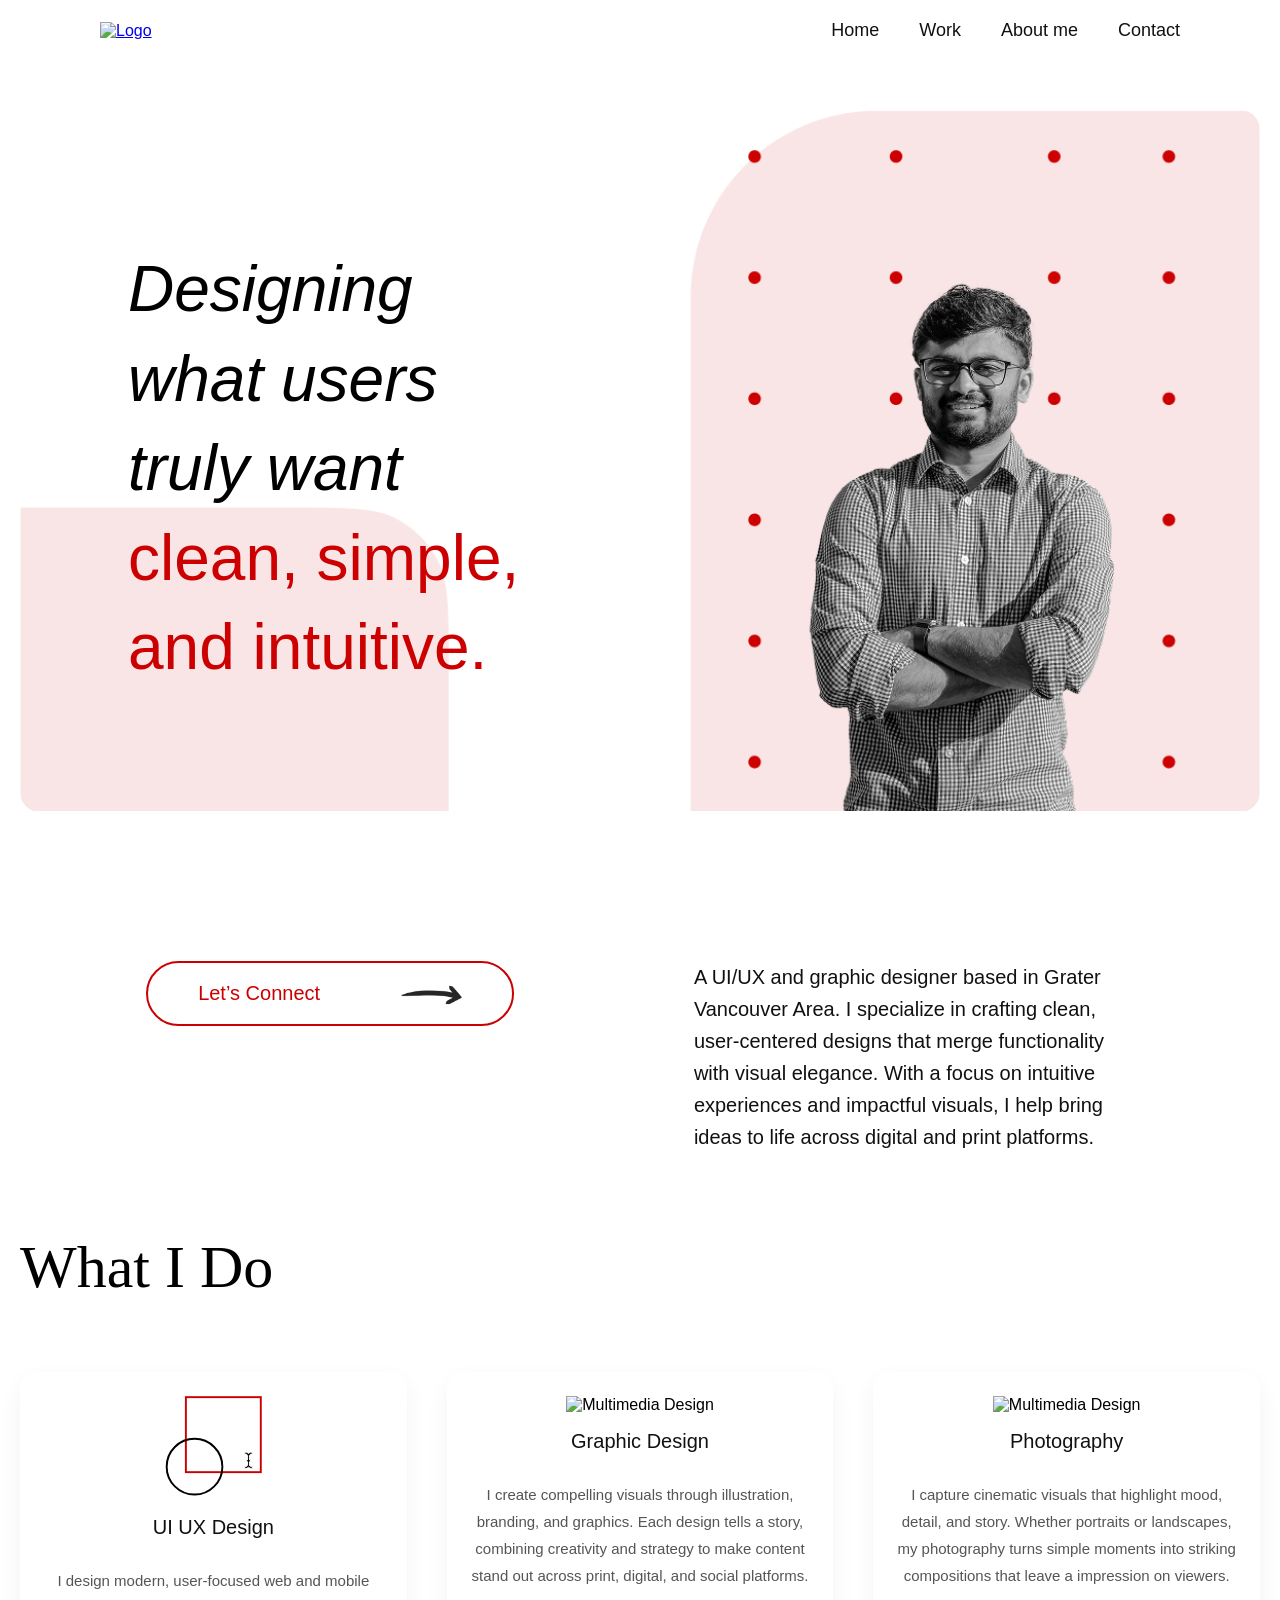
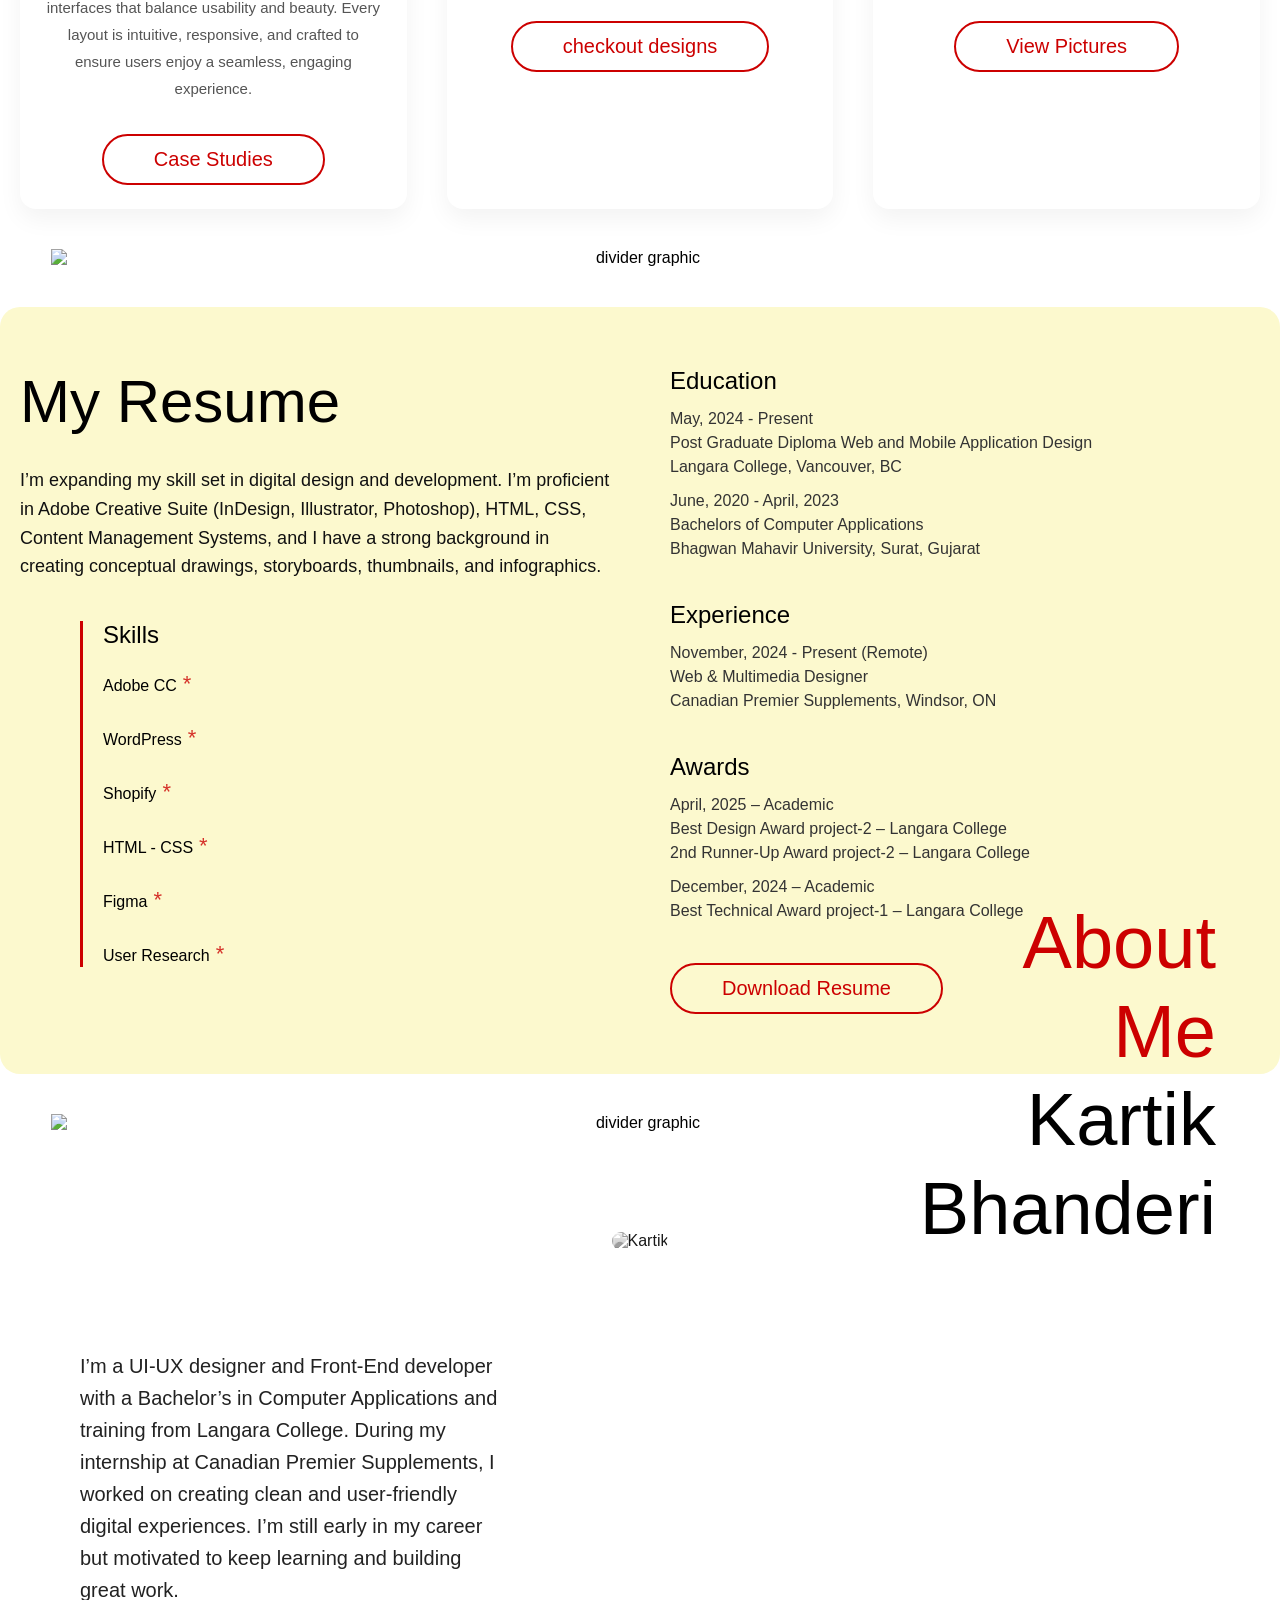
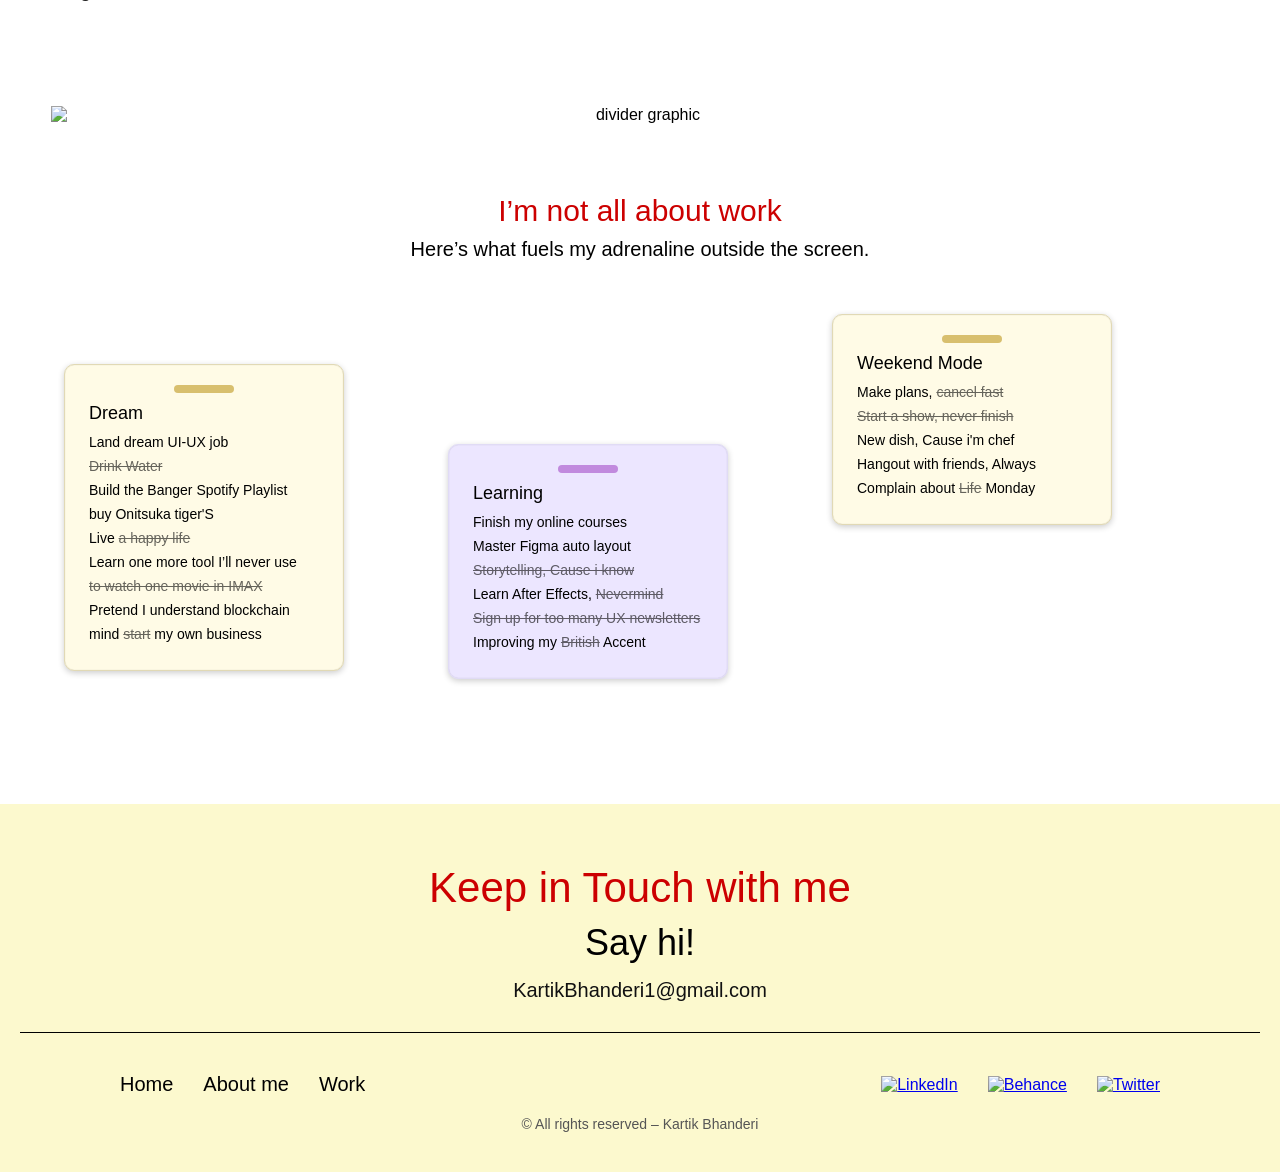
==== index.html @ 3037f195 "Add Open Graph + SEO meta tags" ====
<!DOCTYPE html>
<html lang="en">
<head>
  <meta charset="UTF-8" />
  <meta name="viewport" content="width=device-width, initial-scale=1.0" />

  <script defer src="https://cdn.vercel-insights.com/v1/script.js" data-project-id="prj_Y00cUip80YQFs4enURGcyw7y39TA"></script>
  <script defer src="https://speed-insights.vercel.app/script.js" data-token="prj_Y00cUip80YQFs4enURGcyw7y39TA"></script>


  <title>Kartik Bhanderi | UI/UX & Graphic Designer</title>
  <link rel="stylesheet" href="Style.css" />

  <!-- Favicon for light mode -->
  <link rel="icon" href="/assets/Graphic design studies/favicon-light.svg" media="(prefers-color-scheme: light)">
  <!-- Favicon for dark mode -->
  <link rel="icon" href="/assets/Graphic design studies/favicon-dark.svg" media="(prefers-color-scheme: dark)">

  <!-- Basic SEO -->
  <meta name="description" content="A UI/UX and graphic designer based in Greater Vancouver Area. I create clean, user-centered designs merging function and visual elegance.">

  <!-- Open Graph for LinkedIn/social sharing -->
  <meta property="og:title" content="Kartik Bhanderi | UI/UX & Graphic Designer">
  <meta property="og:description" content="Portfolio of Kartik Bhanderi — Designer based in Greater Vancouver, focused on modern, functional UI/UX and graphic design.">
  <meta property="og:url" content="https://kartikbhanderi.com">
  <meta property="og:type" content="website">
  <meta property="og:image" content="https://kartikbhanderi.com/assets/Profile-profile.png">

  <!-- Twitter card -->
  <meta name="twitter:card" content="summary_large_image">
  <meta name="twitter:title" content="Kartik Bhanderi | UI/UX Designer">
  <meta name="twitter:description" content="Explore Kartik's UI/UX and graphic design portfolio.">
  <meta name="twitter:image" content="https://kartikbhanderi.com/assets/og-preview.jpg">
</head>

<body>



  <header class="site-header">
    <div class="logo-container">
      <a href="index.html">
        <img src="/assets/Logo.svg" alt="Logo" class="logo" />
      </a>
    </div>

    <div class="hamburger" id="hamburger">&#9776;</div>

    <nav class="nav-links" id="navLinks">
      <a href="#home">Home</a>
      <a href="#Work">Work</a>
      <a href="#Aboutme">About me</a>
      <a href="#Contact">Contact</a>
    </nav>
  </header>

</body>
</html>









<section class="hero" id="home">
  <div class="hero-image-wrapper">
    <img src="assets/hero-section.png" alt="Camera Setup" class="hero-image" />
    <!-- <img src="assets/hero logo.svg" alt="Logo" class="hero-logo" /> -->  
    <p class="hero-logo" id="fontweight"> Designing <br> what users <br> truly want <br> <span class="red">clean, simple,<br> and intuitive.</span></p>
    <div class="hero-text">
      <!-- <p><span class="red" id="fontsize">Designing</span><br><span class="red" id="fontsize">experiences</span><br><span class="black" id="fontsize">not just interfaces.</span></p> -->
    </div>
  </div>
</section>

<section class="connect">
  <div class="connect-container">
    <a href="https://www.linkedin.com/in/kartik-bhanderi/" class="connect-button" target="_blank" rel="noopener noreferrer" >
      <span>Let’s Connect</span>
      <span class="arrow"> <img src="assets/button-arrow.svg" alt=""></span>
    </a>
    <p class="connect-description">
       A UI/UX and graphic designer based in Grater Vancouver Area. I specialize in crafting clean, user-centered designs that merge functionality with visual elegance. With a focus on intuitive experiences and impactful visuals, I help bring ideas to life across digital and print platforms.
    </p>
  </div>
</section>








<section class="services" id="Work">
  <h2>What I Do</h2>
  <div class="services-grid">

    <div class="service-card">
      <img src="assets/UIUX.svg" alt="UI UX Design" />
      <h3>UI UX Design</h3>
      <p>
  I design modern, user-focused web and mobile interfaces that balance usability and beauty. Every layout is intuitive, responsive, and crafted to ensure users enjoy a seamless, engaging experience.
</p>

      <a href="UI-UX Project.html" class="order-now">Case Studies</a>
    </div>

    <div class="service-card">
      <img src="assets/Graphic design.svg" alt="Multimedia Design" />
      <h3>Graphic Design</h3>
      <p>
  I create compelling visuals through illustration, branding, and graphics. Each design tells a story, combining creativity and strategy to make content stand out across print, digital, and social platforms.
</p>

      <a href="Graphic-design project.html" class="order-now">checkout designs</a>
    </div>

      <div class="service-card">
      <img src="assets/Group.svg" alt="Multimedia Design" />
      <h3>Photography</h3>
      <p>
  I capture cinematic visuals that highlight mood, detail, and story. Whether portraits or landscapes, my photography turns simple moments into striking compositions that leave a impression on viewers.
</p>

      <a href="photography.html" class="order-now">View Pictures</a>
    </div>

    <!-- More cards... -->

  </div>
</section>



<img src="assets/section-divider.svg" alt="divider graphic" class="sectiondivider" />

<section class="resume-section">
  <div class="resume-wrapper">
    <!-- Left Side -->
    <div class="resume-left">
      <h1 class="resume-title">My Resume</h1>

      <div class="resume-summary">
        <p>
          I’m expanding my skill set in digital design and development. I’m proficient in Adobe
          Creative Suite (InDesign, Illustrator, Photoshop), HTML, CSS, Content Management
          Systems, and I have a strong background in creating conceptual drawings,
          storyboards, thumbnails, and infographics.
        </p>
      </div>

      <div class="resume-block" id="skills">
        <h2>Skills</h2>

        <div class="hover-skill" id="shillsparent">
          <strong>Adobe CC</strong>
          <p>Skilled in Photoshop, Illustrator, and InDesign for creating marketing graphics, mockups, print designs, and photo edits. Also experienced in video editing using Adobe Premiere Pro and After Effects.</p>
        </div>

        <div class="hover-skill" id="shillsparent">
          <strong>WordPress</strong>
          <p>Experience in building custom themes and managing websites using WordPress CMS for blogs and businesses.</p>
        </div>

        <div class="hover-skill" id="shillsparent">
          <strong>Shopify</strong>
          <p>Design and customize Shopify stores with advanced theme editing, product pages, and conversion-focused layouts.</p>
        </div>

        <div class="hover-skill" id="shillsparent">
          <strong>HTML - CSS</strong>
          <p>Write clean, responsive code using HTML & CSS to build modern websites with animations and layouts that adapt to all screen sizes.</p>
        </div>

        <div class="hover-skill" id="shillsparent">
          <strong>Figma</strong>
          <p>Proficient in Figma for building design systems, creating reusable components, UI kits, branding assets, wireframes, and interactive prototypes.</p>
        </div>

        <div class="hover-skill" id="shillsparent">
          <strong>User Research</strong>
          <p>Conduct user interviews, surveys, and testing to understand user needs and improve product experience based on real feedback.</p>
        </div>
      </div>
    </div>

    <!-- Right Side -->
    <div class="resume-right">
      <div class="resume-block">
        <h2>Education</h2>
        <p><strong>May, 2024 - Present</strong><br>Post Graduate Diploma Web and Mobile Application Design<br>Langara College, Vancouver, BC</p>
        <p id="expand"><strong>June, 2020 - April, 2023</strong><br>Bachelors of Computer Applications<br>Bhagwan Mahavir University, Surat, Gujarat</p>
      </div>

      <div class="resume-block">
        <h2>Experience</h2>
        <p><strong>November, 2024 - Present (Remote)</strong><br>Web & Multimedia Designer<br>Canadian Premier Supplements, Windsor, ON</p>
      </div>

      <div class="resume-block">
        <h2>Awards</h2>
        <p><strong>April, 2025 – Academic</strong><br>Best Design Award project-2 – Langara College<br>2nd Runner-Up Award project-2 – Langara College</p>
        <p id="expand"><strong>December, 2024 – Academic</strong><br>Best Technical Award project-1 – Langara College</p>
      </div>

      <div class="resume-download">
        <a href="Resume.pdf" download class="download-btn">Download Resume</a>
      </div>
    </div>
  </div>
</section>


<!-- <img src="assets/section-divider.svg" alt="divider graphic" class="sectiondivider" /> -->






<img src="assets/section-divider.svg" alt="divider graphic" class="sectiondivider" />



<section class="about" id="Aboutme">
  <div class="about-wrapper">
    <img src="assets/About me.png" alt="Kartik" class="about-image" />
    <div class="about-text">
      <h2><span class="red">About</span> <br><span class="red">Me</span><br><span class="black">Kartik</span> <br> <span class="black">Bhanderi</span></h2>
    </div>
  </div>
  <p class="about-description">
    I’m a UI-UX designer and Front-End developer with a Bachelor’s in Computer Applications and training from Langara College. During my internship at Canadian Premier Supplements, I worked on creating clean and user-friendly digital experiences. I’m still early in my career but motivated to keep learning and building great work.
  </p>
</section>








<img src="assets/section-divider.svg" alt="divider graphic" class="sectiondivider" />




<div class="full-bg-wrapper" style="  background: url('/assets/Background-3.svg') no-repeat center center / cover;">
  <section class="notes-section">
    <div class="textalign">
      <h2>I’m not all about work</h2>
      <p>Here’s what fuels my adrenaline outside the screen.</p>
    </div>

    <div class="sticky-note dream">
      <div class="note-top-bar"></div>
      <h3><strong>Dream</strong></h3>
      <ul>
        <li> Land dream UI-UX job</li>
        <li class="done">Drink Water</li>
        <li>Build the Banger Spotify Playlist</li>
        <li> buy Onitsuka tiger'S</li>
        <li> Live <b>a happy life</b></li>
        <li>Learn one more tool I’ll never use</li>
        <li class="done">to watch one movie in IMAX</li>
        <li>Pretend I understand blockchain</li>
        <li> mind <b>start</b> my own business</li>
      </ul>
    </div>

    <div class="sticky-note learning">
      <div class="note-top-bar" id="learningbar"></div>
      <h3><strong>Learning</strong></h3>
      <ul>
        <li>Finish my online courses</li>
        <li>Master Figma auto layout</li>
        <li class="done">Storytelling, Cause i know </li>
        <li>Learn After Effects, <b>Nevermind</b></li>
        <li class="done">Sign up for too many UX newsletters</li>
        <li>Improving my <b>British</b> Accent</li>

      </ul>
    </div>

    <div class="sticky-note weekend">
      <div class="note-top-bar"></div>
      <h3><strong>Weekend Mode</strong></h3>
      <ul>
        <li>Make plans, <b>cancel fast</b></li>
        <li class="done">Start a show, never finish</li>
        <li>New dish, Cause i'm chef</li>
        <li>Hangout with friends, Always</li>
        <li>Complain about <b>Life</b> Monday</li>
      </ul>
    </div>
  </section>
</div>







  <!-- Footer -->
<div class="background">
<section class="contact-header" id="Contact">
  <h1>Keep in Touch with me</h1>
  <h2>Say hi!</h2>
  <p>
  <a href="mailto:KartikBhanderi1@gmail.com">KartikBhanderi1@gmail.com</a>
  </p>
</section>


  <footer class="footer">
  <div class="footer-left">
    <a href="#home">Home</a>
    <a href="#Aboutme">About me</a>
    <a href="#Work">Work</a>
  </div>

  <div class="footer-right">
    <a href="https://www.linkedin.com/in/kartik-bhanderi-a02428272/" target="_blank" aria-label="LinkedIn">
      <img src="assets/Icons/linkedin.svg" alt="LinkedIn" />
    </a>
    <a href="https://www.behance.net/KKBhanderi" target="_blank" aria-label="Behance">
      <img src="assets/Icons/behance.svg" alt="Behance" />
    </a>
    <a href="https://x.com/kartik_bhanderi" target="_blank" aria-label="Twitter">
      <img src="assets/Icons/twitter.svg" alt="Twitter" />
    </a>
  </div>

  <div class="footer-copyright">
    &copy; All rights reserved – Kartik Bhanderi
  </div>
</footer>


  </div>

    <script src="main.js"></script>
</body>
</html>
---- Style.css ----
@import url("https://use.typekit.net/yys0lbz.css");

html {
  scroll-behavior: smooth;
}

* {
  margin: 0;
  padding: 0;
  box-sizing: border-box;
  font-family: "gelica", sans-serif;
font-weight: 400;
font-style: normal;
}

body {
  /* max-width: 1400px; */
  margin: auto;
}

/* General max width rule for all containers */
section, .connect-container, .about-wrapper, .gallery, .gallery-grid, .hero-image-wrapper, .site-header {
  max-width: 1400px;
  margin: 0 auto;
  width: 100%;
  padding: 0 20px;
}



/* Header */
    .site-header {
      display: flex;
      justify-content: space-between;
      align-items: center;
      padding: 20px 100px;
      background: white;
      position: relative;
      z-index: 100;
    }

    .logo-container {
      display: flex;
      align-items: center;
      gap: 10px;
    }

    .logo {
      height: 40px;
      width: 340px;
    }

    .nav-links {
      display: flex;
      gap: 40px;
    }

    .nav-links a {
      text-decoration: none;
      color: #111;
      font-size: 18px;
      transition: color 0.3s;
    }

    .nav-links a:hover {
      color: #c00;
    }

    .hamburger {
      display: none;
      font-size: 28px;
      cursor: pointer;
    }

    /* Responsive */
    @media (max-width: 900px) {
      .site-header {
        padding: 20px;
        flex-wrap: wrap;
      }

      .logo {
        width: 240px;
      }

      .hamburger {
        display: block;
      }

      .nav-links {
        position: absolute;
        top: 70px;
        left: 0;
        right: 0;
        flex-direction: column;
        align-items: center;
        gap: 20px;
        padding: 20px 0;
        background: rgba(255, 255, 255, 0.6);
        backdrop-filter: blur(10px);
        -webkit-backdrop-filter: blur(10px);
        border-top: 1px solid #ddd;
        z-index: 10;

        transform: translateY(-20px);
        opacity: 0;
        pointer-events: none;
        transition: transform 0.4s ease, opacity 0.4s ease;
      }

      .nav-links.active {
        transform: translateY(0);
        opacity: 1;
        pointer-events: auto;
      }
    }

    @media (max-width: 393px) {
      .logo {
        width: 200px;
      }

      .nav-links a {
        font-size: 16px;
      }

      .hamburger {
        font-size: 24px;
      }

      .site-header {
        padding: 16px;
      }
    }

    html {
      scroll-behavior: smooth;
    }



/* Section Divider */
.sectiondivider {
  display: block;
  width: 92%;
  max-width: 1400px;
  margin: 40px auto;
  text-align: center;
}

@media (max-width: 700px) {
  .sectiondivider {
    max-width: 90%;
    margin: 30px auto;
  }
}

@media (max-width: 393px) {
  .sectiondivider {
    max-width: 90%;
    margin: 20px auto;
  }
}






/* Hero Section */
.hero {
  padding: 40px 0;
  display: flex;
  justify-content: center;
}

.hero-image-wrapper {
  position: relative;
  width: 100%;
  max-width: 1400px;
  margin: auto;
  aspect-ratio: 16 / 9;
  display: flex;
  align-items: center;
  justify-content: center;
}

.hero-image {
  width: 100%;
  height: auto;
  border-radius: 20px;
  display: block;
  object-fit: cover;
}

/* Logo positioning */
.hero-logo {
  position: absolute;
  top: 20%;
  left: 10%;
  width: clamp(px, 3vw, 800px);
  font-size: clamp(22px, 5vw, 74px);
  height: auto;
  line-height: 1.4;
}

/* Text styling */
.hero-text {
  position: absolute;
  bottom: -10%;
  left: 5%;
  font-size: clamp(28px, 6vw, 74px);
  line-height: 1.4;
  padding: 0 10px;
  max-width: 90%;
  color: #000;
  text-wrap: balance;
}

.hero-text p {
  margin: 0;
}

.hero-text .red {
  color: #cc0000;
}

.hero-text .black {
  color: #000;
}

p .red{
    color: #cc0000;
}

#fontweight {
  font-weight: 200;
  font-style: italic;
}

#fontsize  {
    font-size: clamp(22px, 6vw, 74px);
}

/* Mobile-specific tweaks */
@media (max-width: 393px) {
  .hero-logo {
  position: absolute;
  top: 25%;
  left: 10%;
  width: clamp(140px, 3vw, 392px);
  font-size: clamp(14px, 6vw, 16px);
  height: auto;
  }

  .hero-text {
    bottom: -10%;
    left: 5%;
    text-align: left;
  }

  .hero-image {
    max-height: 400px;
  }
}





/* Lets connect section */
/* Lets connect section */
.connect {
  padding: 100px 0 20px 0;
  display: flex;
  justify-content: center;
  background: #fff;
}

.connect-container {
  display: flex;
  align-items: start;
  gap: 180px;
  flex-wrap: wrap;
  justify-content: center;
}

.connect-button {
  border: 2px solid #cc0000;
  color: #cc0000;
  padding: 12px 50px;
  border-radius: 50px;
  text-decoration: none;
  font-size: 20px;
  display: flex;
  align-items: center;
  gap: 80px;
  transition: all 0.3s ease;
}

.arrow {
  font-size: 30px;
  margin-top: 3px;
}

.arrow img {
  height: 20px;
  width: auto;
}

.connect-description {
  max-width: 440px;
  font-size: 20px;
  color: #111;
  line-height: 1.6;
}

/* Tablet */
@media (max-width: 700px) {
  .connect {
    padding: 20px 0 20px 0;
  }

  .connect-container {
    flex-direction: column;
    align-items: center;
    text-align: center;
    gap: 40px;
    justify-content: center;
  }

  .connect-button {
    font-size: 16px;
    padding: 10px 30px;
    gap: 40px;
    margin: auto;
      gap: 20px;
  }

  .arrow {
    font-size: 18px;
  }

  .connect-description {
    font-size: 18px;
  }
}

/* Mobile */
@media (max-width: 393px) {
  .connect-button {
    font-size: 14px;
    padding: 8px 24px;
    gap: 20px;
  }

  .arrow {
    font-size: 16px;
  }

  .connect-description {
    font-size: 16px;
    padding: 0 10px;
  }
}





/* About section */

.about {
  padding: 60px 0;
  text-align: center;
}

.about-wrapper {
  position: relative;
  width: 100%;
  max-width: 1400px;
  margin: auto;
}

.about-image {
  width: 100%;
  border-radius: 20px;
  filter: grayscale(100%);
  object-fit: cover;
  opacity: 90%;
}

/* Responsive floating text */
.about-text {
  position: absolute;
  bottom: -22.5%;
  right: 5%;
  text-align: right;
  max-width: 50%;
  line-height: 1.6;
}

.about-text h2 {
  font-size: clamp(28px, 6vw, 74px);
  line-height: 1.2;
  margin: 0;
}

.about-text .red {
  color: #cc0000;
  font-weight: normal;
}

.about-text .black {
  color: #000;
  font-weight: normal;
}

/* Description */
.about-description {
  max-width: 460px;
  margin: 100px 60px 0;
  font-size: clamp(16px, 2vw, 20px);
  line-height: 1.6;
  color: #222;
  text-align: left;
  padding: 0 20px;
}


/* Small screens */
@media (max-width: 700px) {
  .about-text {
    bottom: -25%;
    right: 7%;
    max-width: 80%;
  }

  .about-text h2 {
    text-align: right;
  }

  .about-description {
  max-width: 460px;
  margin: 100px 60px 0;
  font-size: clamp(16px, 2vw, 20px);
  line-height: 1.6;
  color: #222;
  text-align: left;
  padding: 0 20px;
}

}

@media (max-width: 393px) {
  .about-text {
    position: static;
    margin-top: 20px;
    text-align: center;
    max-width: 100%;
  }

  .about-text h2 {
    text-align: center;
  }

  .about-description {
    padding: 0 15px;
  }
}





/* Gallery section */
.gallery {
  padding: 80px 0;
  text-align: center;
}

.gallery-title {
  font-size: 54px;
  margin-bottom: 40px;
  text-align: left;
  padding: 0 30px;
}

.gallery-title .red {
  color: #cc0000;
}

.gallery-title .black {
  color: #000;
}

.gallery-grid {
  display: grid;
  grid-template-columns: repeat(2, 1fr);
  gap: 30px;
}

.gallery-item img {
  width: 100%;
  border-radius: 12px;
  transition: transform 0.3s ease;
  cursor: pointer;
}

.gallery-item:hover img {
  transform: scale(1.03);
}

@media (max-width: 700px) {
  .gallery-title {
    font-size: 38px;
    text-align: center;
    padding: 0 10px;
  }

  .gallery-grid {
    grid-template-columns: 1fr;
    gap: 20px;
  }
}

@media (max-width: 393px) {
  .gallery-title {
    font-size: 30px;
  }

  .gallery-grid {
    gap: 16px;
  }
}







/* Contact Section */
.contact-header {
  text-align: center;
  padding: 60px 20px 30px;
}

.contact-header h1 {
  font-size: 42px;
  color: #c00;
  margin-bottom: 10px;
}

.contact-header h2 {
  font-size: 36px;
  color: black;
  margin-bottom: 15px;
}

.contact-header p {
  font-size: 20px;
  color: #111;
}

.contact-header a {
  color: #111;
  text-decoration: none;
  font-size: 20px;
}

.contact-header a:hover {
  text-decoration: none;
  transform: scale(1.9);
  color: #c00;
}

@media (max-width: 700px) {
  .contact-header h1 {
    font-size: 32px;
  }

  .contact-header h2 {
    font-size: 26px;
  }

  .contact-header p,
  .contact-header a {
    font-size: 18px;
  }
}

@media (max-width: 393px) {
  .contact-header h1 {
    font-size: 28px;
  }

  .contact-header h2 {
    font-size: 22px;
  }

  .contact-header p,
  .contact-header a {
    font-size: 16px;
  }
}





/* Footer */
.footer {
  display: flex;
  justify-content: space-between;
  align-items: center;
  flex-wrap: wrap;
  padding: 40px 100px;
  max-width: 1400px;
  margin: auto;
  border-top: 1px solid #000;
  margin-right: 20px;
  margin-left: 20px;
}

.footer-left,
.footer-right {
  display: flex;
  flex-wrap: wrap;
  gap: 30px;
  align-items: center;
}

.footer-left a {
  text-decoration: none;
  color: black;
  font-size: 20px;
  transition: color 0.3s;
}

.footer-left a:hover {
  color: #c00;
}

.footer-right img {
  width: 30px;
  height: 30px;
  transition: transform 0.3s;
}

.footer-right img:hover {
  transform: scale(1.1);
}

.footer-copyright {
  width: 100%;
  text-align: center;
  font-size: 14px;
  color: #555;
  margin-top: 20px;
}

/* Responsive */
@media (max-width: 700px) {
  .footer {
    flex-direction: column;
    align-items: center;
    padding: 30px 40px;
    gap: 20px;
  }

  .footer-left {
    justify-content: center;
    gap: 20px;
  }

  .footer-left a {
    font-size: 18px;
  }

  .footer-right {
    justify-content: center;
    gap: 20px;
  }
}

@media (max-width: 393px) {
  .contact-header h1 {
    font-size: 28px;
  }

  .contact-header h2 {
    font-size: 24px;
  }

  .contact-header p {
    font-size: 16px;
  }

  .footer-left a {
    font-size: 16px;
  }

  .footer-right img {
    width: 24px;
    height: 24px;
  }

  .footer-copyright {
    font-size: 13px;
  }
}

.background {
  background-color: #fcf9ce;
  max-width: 1400px;
  margin: auto;
}





/* === Resume Section === */
/* === Resume Section === */
.resume-section {
  max-width: 1400px;
  margin: auto;
  background-color: #fcf9ce;
  padding: 60px 20px;
  border-radius: 20px;
  overflow: visible;
  position: relative;
}

.resume-wrapper {
  display: flex;
  justify-content: space-between;
  align-items: flex-start;
  gap: 60px;
  flex-wrap: wrap;
}

.resume-left,
.resume-right {
  flex: 1;
  min-width: 300px;
}

.resume-title {
  font-size: 60px;
  font-weight: 500;
  margin-bottom: 30px;
}

.resume-summary p {
  font-size: 18px;
  line-height: 1.6;
  color: #111;
}

.resume-block {
  margin-bottom: 40px;
}

.resume-block h2 {
  font-size: 24px;
  margin-bottom: 12px;
  color: #000;
}

.resume-block p {
  margin: 0;
  font-size: 16px;
  line-height: 1.5;
  color: #333;
  font-weight: 200;
}

strong {
  font-weight: 500;
}

/* === Hover Animation for Skills === */
.hover-skill {
  position: relative;
  margin-bottom: 18px;
}

.hover-skill p {
  opacity: 0;
  max-height: 0;
  overflow: hidden;
  transform: translateY(-5px);
  transition: all 0.4s ease;
  font-size: 14px;
  color: #333;
  line-height: 1.5;
  margin: 0;
}

.hover-skill:hover p {
  opacity: 1;
  max-height: 100px;
  transform: translateY(0);
  margin-top: 8px;
}

.hover-skill strong {
  cursor: pointer;
  font-weight: 500;
  color: #000;
  position: relative;
  display: inline-block;
}

.hover-skill strong::after {
  content: "*";
  font-size: 22px;
  color: #cc0000;
  margin-left: 6px;
  opacity: 0.8;
}

/* === Download Button === */
.resume-download {
  margin-top: 20px;
}

.download-btn {
  border: 2px solid #cc0000;
  color: #cc0000;
  padding: 12px 50px;
  border-radius: 50px;
  text-decoration: none;
  font-size: 20px;
  display: inline-flex;
  align-items: center;
  justify-content: center;
  gap: 80px;
  transition: all 0.3s ease;
  background-color: transparent;
}

.download-btn:hover {
  background-color: #cc0000;
  color: #fff;
  transform: scale(1.03);
}

#skills {
  margin-top: 40px;
  margin-left: 60px;
  border-left:  solid #cc0000;
  padding-left: 20px;
}

#shillsparent {
  padding-top: 10px;
}

#expand {
  padding-top: 10px;
}

/* === Responsive === */
@media (max-width: 700px) {
  .resume-wrapper {
    flex-direction: column;
    gap: 40px;
  }

  .resume-title {
    font-size: 42px;
  }

  .download-btn {
    font-size: 18px;
    padding: 10px 40px;
    gap: 40px;
  }
}

@media (max-width: 393px) {
  .resume-title {
    font-size: 36px;
  }

  .resume-summary p,
  .resume-block p {
    font-size: 16px;
  }

  .download-btn {
    font-size: 16px;
    padding: 8px 30px;
    gap: 20px;
  }
}







/* services */

.services-grid {
  display: grid;
  grid-template-columns: repeat(3, 1fr);
  gap: 40px;
  margin-top: 30px;
}


.services h2 {
  font-size: 60px;
  font-family: 'Gelica', serif;
  margin-top: 60px;
  padding-bottom: 40px; 
}

.service-card {
  background-color: #fff;
  border-radius: 16px;
  padding: 24px;
  box-shadow: 0 10px 25px rgba(0, 0, 0, 0.05);
  transition: transform 0.3s ease, box-shadow 0.3s ease;
  opacity: 0;
  transform: translateY(20px);
  animation: fadeUp 0.6s ease forwards;
  text-align: center;
}

.service-card:hover {
  transform: translateY(-8px) scale(1.02);
  box-shadow: 0 12px 30px rgba(0, 0, 0, 0.1);
}

.service-card img {
  max-height: 100px;
  margin-bottom: 16px;
  padding: auto;
}

.service-card h3 {
  font-size: 20px;
  margin-bottom: 8px;
  color: #111;
}

.service-card p {
  font-size: 15px;
  color: #555;
  margin-bottom: 12px;
  line-height: 1.8;
  padding: 20px 0 20px 0;
}

.order-now {
  border: 2px solid #cc0000;
  color: #cc0000;
  padding: 12px 50px;
  border-radius: 50px;
  text-decoration: none;
  font-size: 20px;
  display: inline-flex;
  align-items: center;
  justify-content: center;
  gap: 80px;
  transition: all 0.3s ease;
  background-color: transparent;
}

.order-now:hover {
  background-color: #cc0000;
  color: #fff;
  transform: scale(1.03);
}

/* Fade-up animation */
@keyframes fadeUp {
  0% {
    opacity: 0;
    transform: translateY(20px);
  }
  100% {
    opacity: 1;
    transform: translateY(0);
  }
}

/* Responsive */
@media (max-width: 992px) {
  .services-grid {
    grid-template-columns: repeat(2, 1fr);
  }
}

@media (max-width: 700px) {
  .services h2 {
    font-size: 40px;
    padding: 0 20px 30px;
    text-align: center;
  }

  .services-grid {
    grid-template-columns: 1fr;
    gap: 30px;
  }
}

@media (max-width: 393px) {
  .services h2 {
    font-size: 32px;
  }

  .service-card p {
    font-size: 14px;
  }

  .service-card h3 {
    font-size: 18px;
  }

  .order-now {
    font-size: 13px;
  }
}



/* Sticky Notes */



.full-bg-wrapper {
  width: 100%;
}

.notes-section {
  max-width: 1400px;
  margin: 40px auto;
  height: 600px;
  position: relative;
  padding: 10px 20px;
  
}


.textalign {
  text-align: center;
  padding-top: 20px;
  font-size: 20px;
}

.textalign h2 {
  color: #cc0000;
  margin-bottom: 10px;
}


.sticky-note {
  width: 280px;
  padding: 20px 24px;
  border-radius: 10px;
  background: #fffbe6;
  font-family: inherit;
  box-shadow: inset 0 0 1px rgba(0, 0, 0, 0.2),
              0 2px 6px rgba(0, 0, 0, 0.2);
  border: 1px solid #e1d9b5;
  position: absolute;
}

.sticky-note.learning{
  width: 280px;
  padding: 20px 24px;
  border-radius: 10px;
  background: #ece6ff;
  font-family: inherit;
  box-shadow: inset 0 0 1px rgba(0, 0, 0, 0.2),
              0 2px 6px rgba(0, 0, 0, 0.2);
  border: 1px solid #e0dbf5;
  position: absolute;
}

#learningbar {
    background: #c18ade;
}

.note-top-bar {
  height: 8px;
  width: 60px;
  background: #d8bf6e;
  border-radius: 5px;
  margin: 0 auto 10px auto;
}

.sticky-note h3 {
  margin: 0 0 10px;
  font-size: 18px;
}

.sticky-note ul {
  list-style: none;
  padding-left: 0;
  margin: 0;
}

.sticky-note li {
  font-family: -apple-system, BlinkMacSystemFont, 'Helvetica Neue', Helvetica, Arial, sans-serif;
  font-weight: 400;
  margin: 8px 0;
  font-size: 14px;
}

.sticky-note li.done {
  text-decoration: line-through;
  opacity: 0.6;
}

 b {
  font-family: -apple-system, BlinkMacSystemFont, 'Helvetica Neue', Helvetica, Arial, sans-serif;
  text-decoration: line-through;
  opacity: 0.6;
} 



/* Note positions using percentages for responsiveness */
.dream {
  top: 200px;
  left: 5%;
}

.learning {
  top: 280px;
  left: 35%;
}

.weekend {
  top: 150px;
  left: 65%;
}

/* Responsive */
/* Responsive for tablets & small laptops */
@media (max-width: 700px) {
  .sticky-note {
    position: static;
    margin: 20px auto;
    width: 90%;
  }

    .sticky-note.learning {
    position: static;
    margin: 20px auto;
    width: 90%;
  }

  .notes-section {
    height: auto;
    display: flex;
    flex-direction: column;
    align-items: center;
    background-size: cover;
  }
}

/* Responsive for small phones */
@media (max-width: 393px) {
  .sticky-note {
    width: 95%;
    padding: 18px;
  }

  .textalign {
    font-size: 16px;
  }

  .textalign h2 {
    font-size: 20px;
  }

  .note-top-bar {
    width: 50px;
    height: 6px;
  }
}
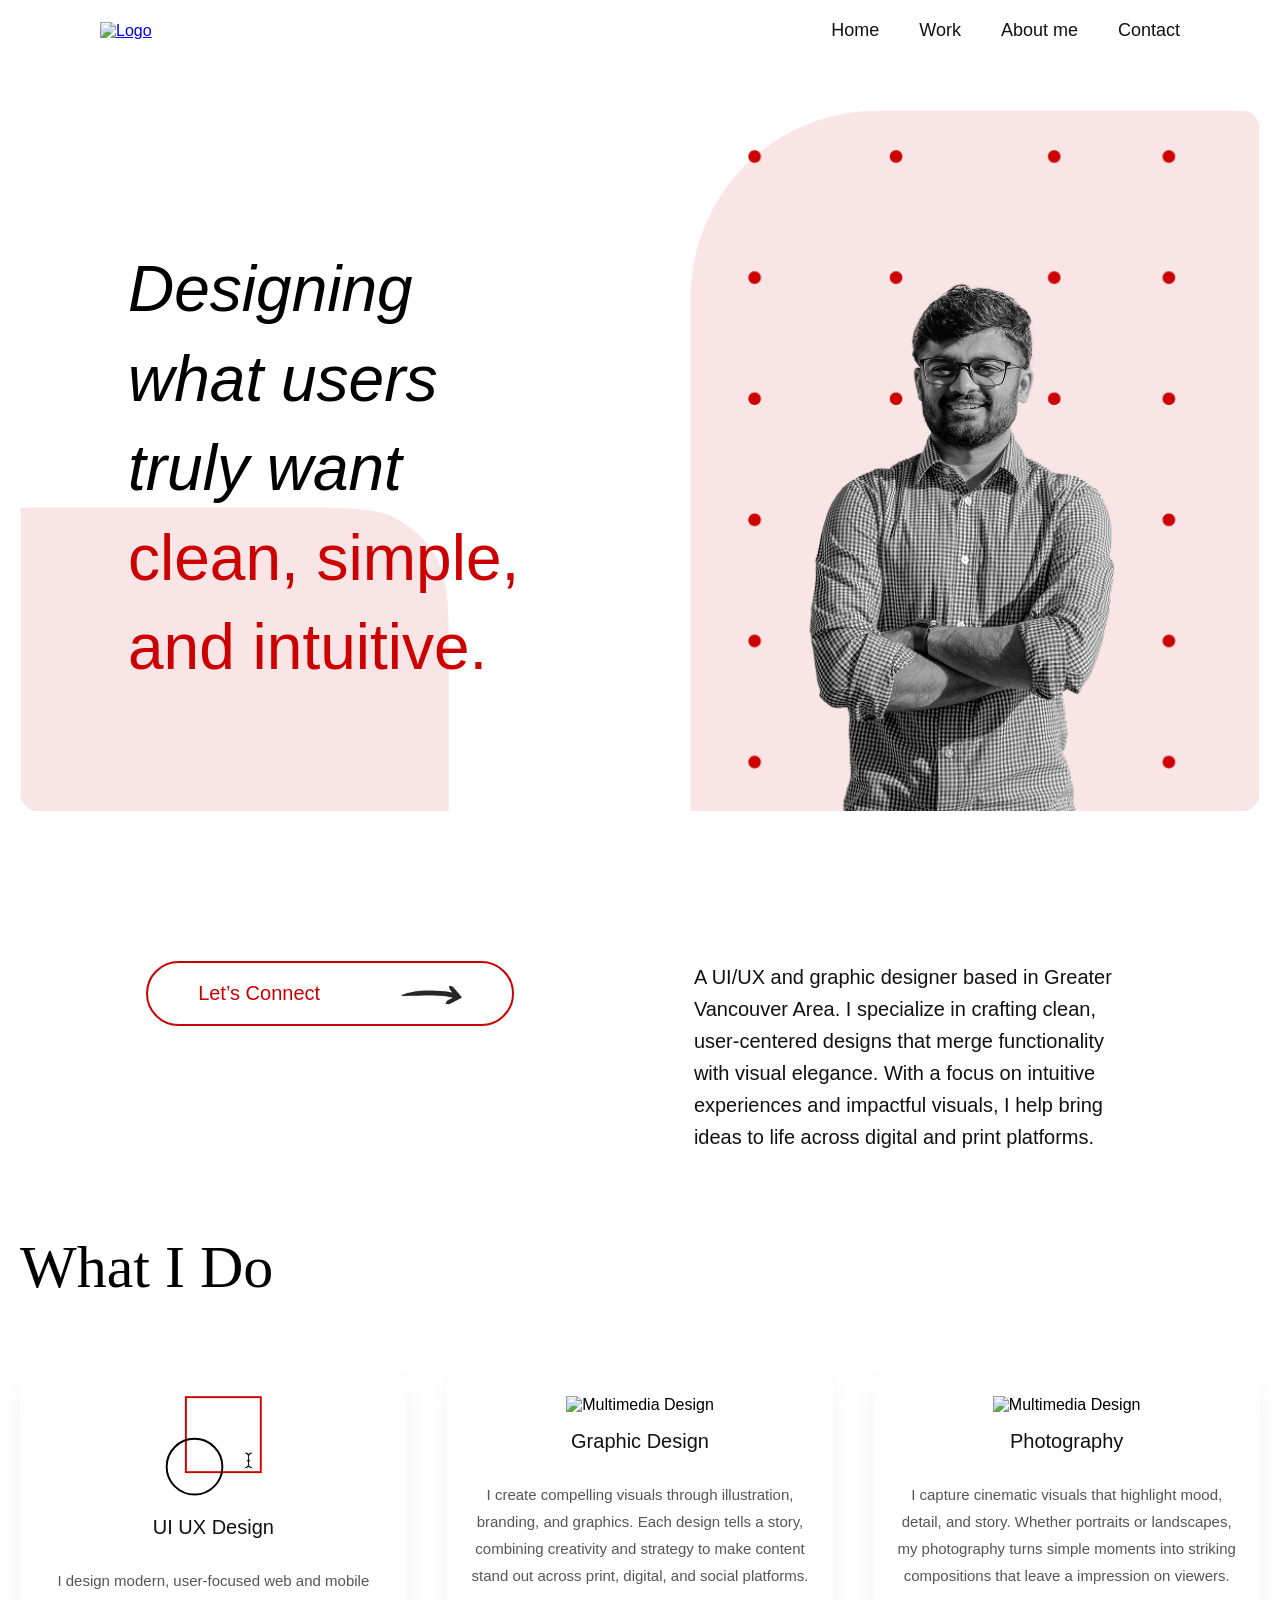
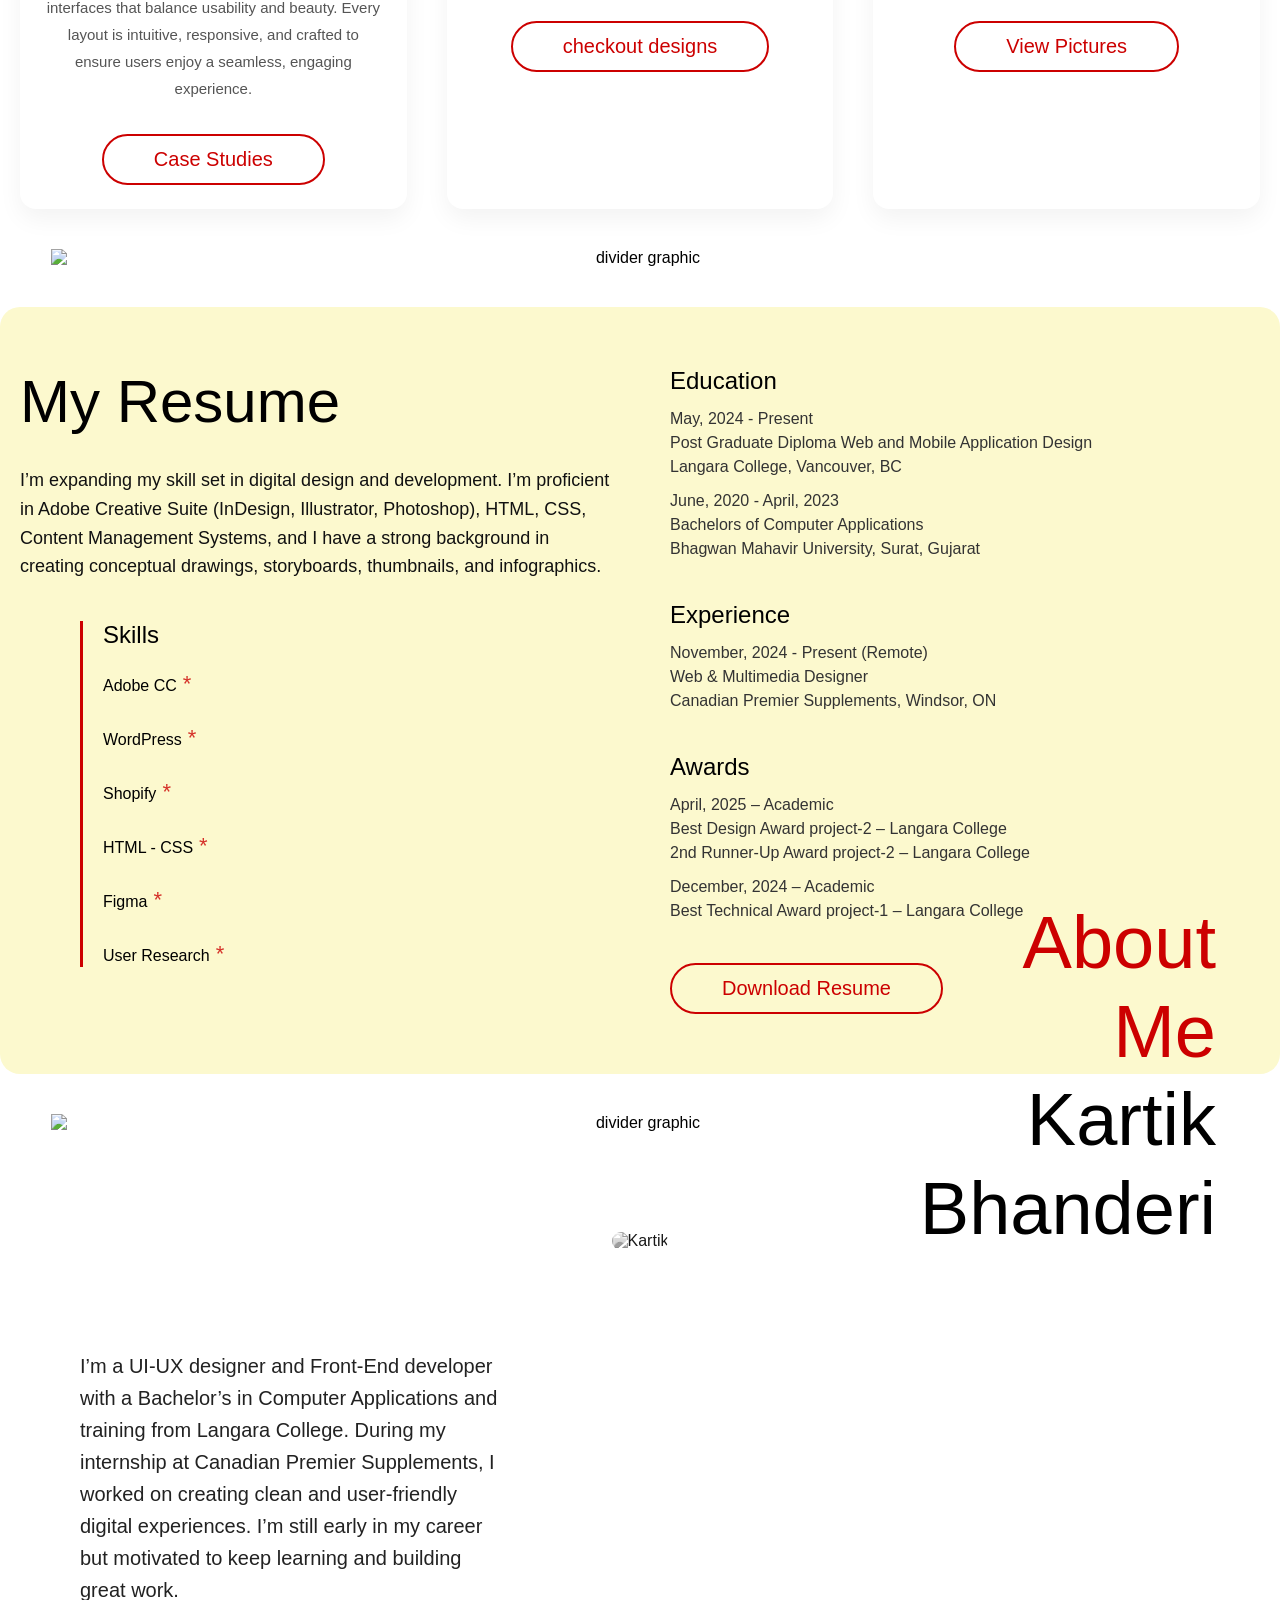
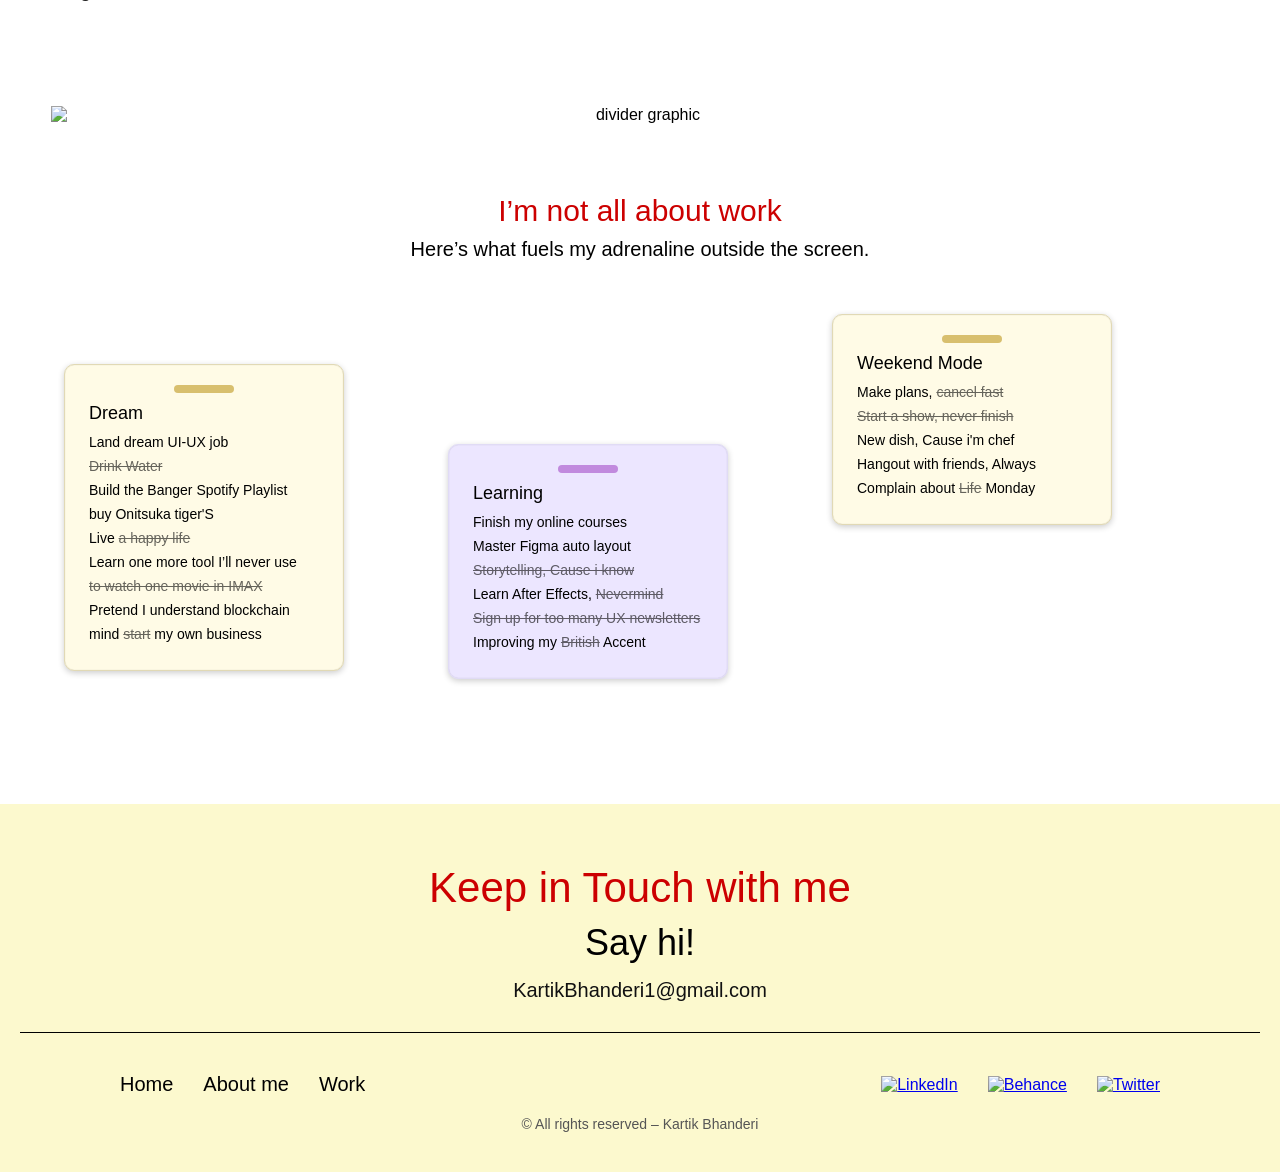
==== commit 1f120175: "meta tags" ====
--- a/index.html
+++ b/index.html
@@ -4,34 +4,43 @@
   <meta charset="UTF-8" />
   <meta name="viewport" content="width=device-width, initial-scale=1.0" />
 
+  <title>Kartik Bhanderi | UI/UX & Graphic Designer</title>
+  <link rel="canonical" href="https://kartikbhanderi.com" />
+  <link rel="stylesheet" href="Style.css" />
+
+  <!-- Favicons -->
+  <link rel="icon" href="/assets/Graphic design studies/favicon-light.svg" media="(prefers-color-scheme: light)">
+  <link rel="icon" href="/assets/Graphic design studies/favicon-dark.svg" media="(prefers-color-scheme: dark)">
+
+  <!-- Open Graph -->
+  <meta property="og:title" content="Kartik Bhanderi – Portfolio" />
+  <meta property="og:description" content="Web & Mobile App Designer | UI/UX | Branding" />
+  <meta property="og:image" content="https://kartikbhanderi.com/assets/Linkedin-preview.png" />
+  <meta property="og:image:width" content="1200" />
+  <meta property="og:image:height" content="630" />
+  <meta property="og:url" content="https://kartikbhanderi.com" />
+  <meta property="og:type" content="website" />
+  <meta property="og:site_name" content="Kartik Bhanderi" />
+
+  <!-- Twitter Card -->
+  <meta name="twitter:card" content="summary_large_image" />
+  <meta name="twitter:title" content="Kartik Bhanderi – Portfolio" />
+  <meta name="twitter:description" content="Web & Mobile App Designer | UI/UX | Branding" />
+  <meta name="twitter:image" content="https://kartikbhanderi.com/assets/hero-section.png" />
+
+  <!-- Vercel Insights -->
   <script defer src="https://cdn.vercel-insights.com/v1/script.js" data-project-id="prj_Y00cUip80YQFs4enURGcyw7y39TA"></script>
-  <script defer src="https://speed-insights.vercel.app/script.js" data-token="prj_Y00cUip80YQFs4enURGcyw7y39TA"></script>
-
-
-  <title>Kartik Bhanderi | UI/UX & Graphic Designer</title>
-  <link rel="stylesheet" href="Style.css" />
-
-  <!-- Favicon for light mode -->
-  <link rel="icon" href="/assets/Graphic design studies/favicon-light.svg" media="(prefers-color-scheme: light)">
-  <!-- Favicon for dark mode -->
-  <link rel="icon" href="/assets/Graphic design studies/favicon-dark.svg" media="(prefers-color-scheme: dark)">
-
-  <!-- Basic SEO -->
-  <meta name="description" content="A UI/UX and graphic designer based in Greater Vancouver Area. I create clean, user-centered designs merging function and visual elegance.">
-
-  <!-- Open Graph for LinkedIn/social sharing -->
-  <meta property="og:title" content="Kartik Bhanderi | UI/UX & Graphic Designer">
-  <meta property="og:description" content="Portfolio of Kartik Bhanderi — Designer based in Greater Vancouver, focused on modern, functional UI/UX and graphic design.">
-  <meta property="og:url" content="https://kartikbhanderi.com">
-  <meta property="og:type" content="website">
-  <meta property="og:image" content="https://kartikbhanderi.com/assets/Profile-profile.png">
-
-  <!-- Twitter card -->
-  <meta name="twitter:card" content="summary_large_image">
-  <meta name="twitter:title" content="Kartik Bhanderi | UI/UX Designer">
-  <meta name="twitter:description" content="Explore Kartik's UI/UX and graphic design portfolio.">
-  <meta name="twitter:image" content="https://kartikbhanderi.com/assets/og-preview.jpg">
+
+  <!-- Google Tag Manager -->
+  <script async src="https://www.googletagmanager.com/gtag/js?id=G-2WERM0BD3Q"></script>
+  <script>
+    window.dataLayer = window.dataLayer || [];
+    function gtag(){dataLayer.push(arguments);}
+    gtag('js', new Date());
+    gtag('config', 'G-2WERM0BD3Q');
+  </script>
 </head>
+
 
 <body>
 
@@ -83,7 +92,7 @@
       <span class="arrow"> <img src="assets/button-arrow.svg" alt=""></span>
     </a>
     <p class="connect-description">
-       A UI/UX and graphic designer based in Grater Vancouver Area. I specialize in crafting clean, user-centered designs that merge functionality with visual elegance. With a focus on intuitive experiences and impactful visuals, I help bring ideas to life across digital and print platforms.
+       A UI/UX and graphic designer based in Greater Vancouver Area. I specialize in crafting clean, user-centered designs that merge functionality with visual elegance. With a focus on intuitive experiences and impactful visuals, I help bring ideas to life across digital and print platforms.
     </p>
   </div>
 </section>
@@ -346,5 +355,11 @@
   </div>
 
     <script src="main.js"></script>
+
+<script>
+  window.si = window.si || function () { (window.siq = window.siq || []).push(arguments); };
+</script>
+<script defer src="/_vercel/speed-insights/script.js"></script>
+
 </body>
 </html>
